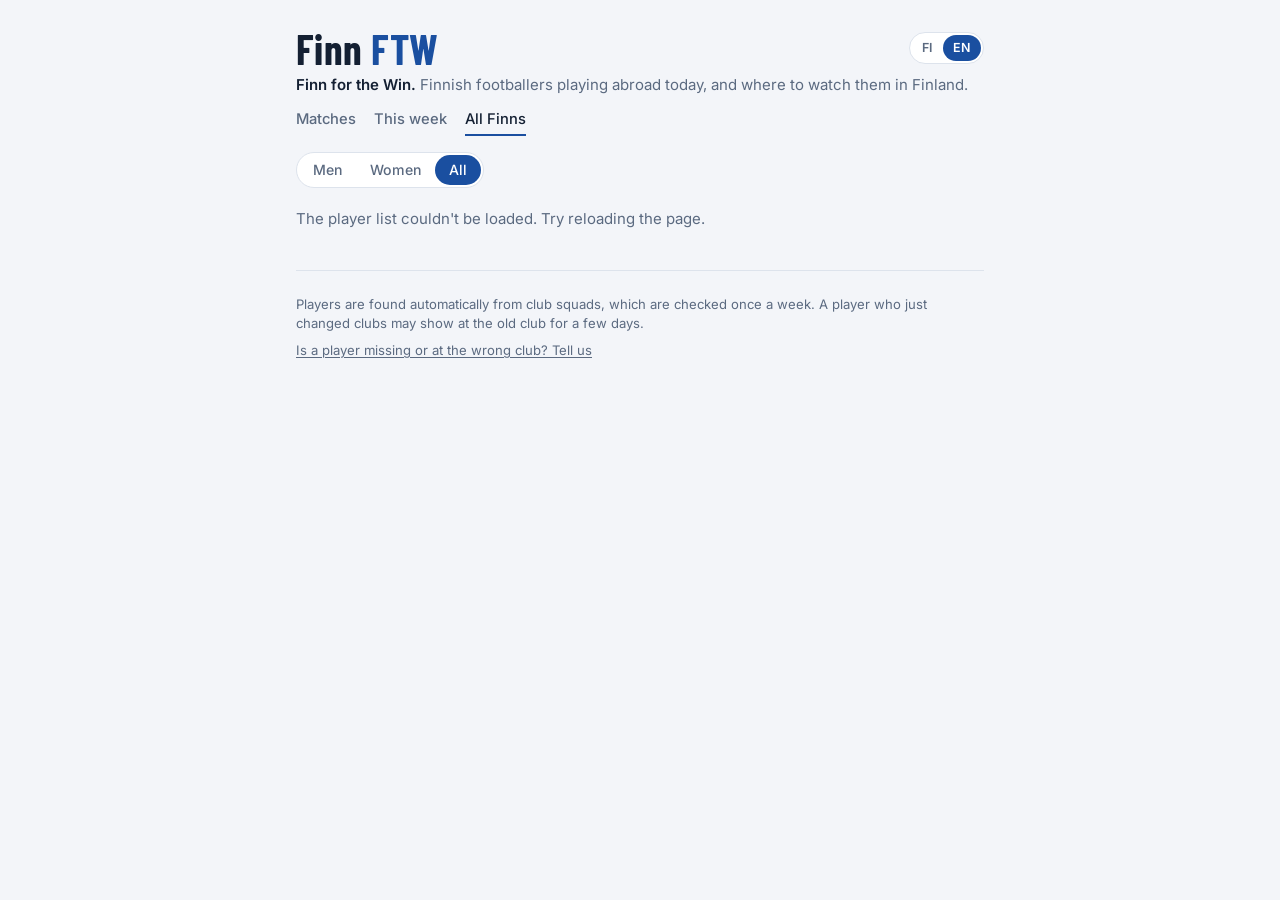
==== site/finns.html @ a4d31f9e "List Finnish women in leagues we can't track yet (hand-edited untracked.json) Co-Authored-By: Claude" ====
<!doctype html>
<html lang="en">
<head>
<meta charset="utf-8">
<meta name="viewport" content="width=device-width, initial-scale=1, viewport-fit=cover">
<title>All Finns · Finn for the Win</title>
<meta name="description" content="Every Finnish footballer abroad that Finn for the Win follows, by league.">
<link rel="preconnect" href="https://fonts.googleapis.com">
<link rel="stylesheet" href="https://fonts.googleapis.com/css2?family=Barlow+Condensed:wght@500;600;700&family=Inter:wght@400;500;600&display=swap">
<link rel="stylesheet" href="style.css?v=__VERSION__">
<style>
/* Only for this page; everything else comes from style.css */
.intro { margin: 0; color: var(--muted); }
.intro strong { color: var(--fg); }
.search {
  width: 100%; font: inherit; padding: 10px 12px; border-radius: 10px;
  border: 1px solid var(--line); background: var(--surface); color: var(--fg);
}
.search::placeholder { color: var(--muted); }
.search:focus-visible { outline: 2px solid var(--accent); outline-offset: 1px; }
.league { background: var(--surface); border: 1px solid var(--line); border-radius: 12px; padding: 12px 14px 14px; display: grid; gap: 10px; }
.league h2 { margin: 0; font-family: var(--display); font-weight: 600; font-size: 1.25rem; line-height: 1.2; display: flex; justify-content: space-between; gap: 8px; }
.league h2 .n { color: var(--muted); font-weight: 500; font-size: 1rem; }
.league.nt-extra { border-style: dashed; }
.league .note { margin: 0; font-size: 0.85rem; color: var(--muted); }
.ask { font-size: 0.82rem; color: var(--accent); text-decoration: underline; text-underline-offset: 2px; }
.ask:hover { text-decoration-thickness: 2px; }
.league h3.sub { margin: 4px 0 0; font-size: 0.78rem; font-weight: 600; text-transform: uppercase; letter-spacing: 0.06em; color: var(--muted); }
.finns.plain .finn { grid-template-columns: 1fr; }   /* no star: these players can't be followed */
.next { font-size: 0.82rem; color: var(--muted); }
.next.soon { color: var(--accent); font-weight: 500; }
</style>
</head>
<body data-title="finnsPageTitle">

<div class="wrap">
  <header>
    <div class="top">
      <h1><a href="./">Finn <span class="cross">FTW</span></a></h1>
      <div class="lang" id="lang" role="group"></div>
    </div>
    <p class="tagline"><strong>Finn for the Win.</strong> <span data-t="tagline">Finnish footballers playing abroad today, and where to watch them in Finland.</span></p>
    <nav class="pages" data-t-label="navLabel"><a href="./" data-t="navMatches">Matches</a><a href="week.html" data-t="navWeek">This week</a><a href="finns.html" aria-current="page" data-t="navFinns">All Finns</a></nav>
    <div class="switch gender" id="gender" role="group"></div>
  </header>

  <p class="intro" id="intro" data-t="loadingPlayers">Loading players…</p>
  <input class="search" id="search" type="search" data-t-placeholder="search" data-t-label="search" hidden>
  <section class="list" id="list"></section>

  <footer>
    <p id="updated"></p>
    <p data-t="finnsFooter">Players are found automatically from club squads, which are checked once a week. A player who just changed clubs may show at the old club for a few days.</p>
    <p><a class="link-btn" id="report" target="_blank" rel="noopener" data-t="reportFinns">Is a player missing or at the wrong club? Tell us</a></p>
  </footer>
</div>

<script src="texts.js?v=__VERSION__"></script>
<script src="shared.js?v=__VERSION__"></script>
<script>
// ---------------------------------------------------------------------------
// This page reads two saved files:
//   players.json  every Finn the site follows, grouped by league
//   matches.json  the matches shown on the main page, used here for
//                 "Next match" and for Finland players we don't follow
// ---------------------------------------------------------------------------
let leagues = [];
let matches = [];
let generated = null;
let untracked = null;     // untracked.json: players in leagues we can't follow

async function loadData() {
  try {
    const [p, m, u] = await Promise.all([
      fetch("data/players.json", { cache: "no-cache" }).then(r => { if (!r.ok) throw r; return r.json(); }),
      fetch("data/matches.json", { cache: "no-cache" }).then(r => r.ok ? r.json() : { matches: [] }),
      fetch("untracked.json", { cache: "no-cache" }).then(r => r.ok ? r.json() : null).catch(() => null),
    ]);
    untracked = u;
    leagues = p.leagues;
    matches = m.matches;
    generated = p.generated;
  } catch (err) {
    if (!generated) document.getElementById("intro").textContent = t("playersError");
    return;
  }
  document.getElementById("search").hidden = false;
  render();
}

// The player's next match (or today's), from the main page's data.
function nextMatch(playerId) {
  const today = todayInFinland();
  return matches
    .filter(m => m.date_fi >= today && [m.home, m.away].some(s => s.finns.some(f => f.id === playerId)))
    .sort((a, b) => (a.date_fi + a.kickoff_fi).localeCompare(b.date_fi + b.kickoff_fi))[0];
}

function nextText(m, club) {
  const today = todayInFinland();
  const d = new Date(m.date_fi + "T12:00:00");
  const when = m.date_fi === today ? t("today") + " " + clockTime(m.kickoff_fi)
    : weekdayName(d) + " " + d.getDate() + "." + (d.getMonth() + 1) + ".";
  const opponent = m.home.name === club ? m.away.name : m.home.name;
  return { text: t("next") + " " + when + " vs " + opponent, soon: m.date_fi === today };
}

function playerItem(p) {
  const li = el("li", "finn");
  const info = el("span", "info");
  li.append(starButton(p.id, p.name), info);
  info.append(el("span", "name", p.name), el("span", "club", p.club));
  const m = nextMatch(p.id);
  if (m) {
    const n = nextText(m, p.club);
    info.append(el("span", "next" + (n.soon ? " soon" : ""), n.text));
  }
  return li;
}

// Players who played for Finland in a match in our data, but aren't in our
// list, because their club is in a league the site doesn't cover yet.
function untrackedNationalTeamPlayers() {
  const known = new Set(leagues.flatMap(l => l.players.map(p => p.id)));
  const found = new Map();
  for (const m of matches.filter(m => m.national_team)) {
    if (!showsGender(m.women)) continue;
    const side = finlandSide(m);
    for (const f of side.finns) if (!known.has(f.id)) found.set(f.id, f.name);
  }
  // Players already in the hand-made "not tracked yet" list aren't repeated here.
  const listed = new Set((untracked?.leagues || []).flatMap(l => l.players.map(p => p.name)));
  return [...found].filter(([id, name]) => !listed.has(name))
                   .map(([id, name]) => ({ id, name }))
                   .sort((a, b) => a.name.localeCompare(b.name, "fi"));
}

function matchesSearch(text, ...fields) {
  return !text || fields.some(f => f.toLowerCase().includes(text));
}

function render() {
  if (!generated) return;   // still loading
  const shownLeagues = leagues.filter(l => showsGender(l.women));
  const total = shownLeagues.reduce((n, l) => n + l.players.length, 0);
  document.getElementById("intro").replaceChildren(el("strong", null, t("introCount", total)), t("introRest", shownLeagues.length));
  document.getElementById("updated").textContent = updatedText(generated);

  const text = document.getElementById("search").value.trim().toLowerCase();
  const list = document.getElementById("list");
  list.replaceChildren();
  let shown = 0;

  for (const league of leagues.filter(l => showsGender(l.women))) {
    const players = league.players.filter(p => matchesSearch(text, p.name, p.club, league.name));
    if (!players.length) continue;
    shown += players.length;
    const box = el("section", "league");
    const h2 = el("h2", null, league.name);
    h2.append(el("span", "n", String(players.length)));
    const ul = el("ul", "finns");
    players.forEach(p => ul.append(playerItem(p)));
    box.append(h2, ul);
    list.append(box);
  }

  const extra = untrackedNationalTeamPlayers().filter(p => matchesSearch(text, p.name));
  if (extra.length) {
    shown += extra.length;
    const box = el("section", "league nt-extra");
    const h2 = el("h2", null, t("extraTitle"));
    h2.append(el("span", "n", String(extra.length)));
    const ul = el("ul", "finns");
    for (const p of extra) {
      const li = el("li", "finn");
      const info = el("span", "info");
      li.append(starButton(p.id, p.name), info);
      info.append(el("span", "name", p.name));
      // Opens the report form with the request already written in.
      const ask = el("a", "ask", t("askToFollow"));
      ask.href = reportFormUrl(t("askFormText", p.name));
      ask.target = "_blank";
      ask.rel = "noopener";
      info.append(ask);
      ul.append(li);
    }
    box.append(h2, el("p", "note", t("extraNote")), ul);
    list.append(box);
  }

  // Leagues we can't follow, with the Finns we know play there.
  const groups = (untracked?.leagues || []).filter(l => showsGender(l.women))
    .map(l => ({ ...l, players: l.players.filter(p => matchesSearch(text, p.name, p.club, l.name_fi, l.name_en)) }))
    .filter(l => l.players.length || !text);
  if (groups.length) {
    const box = el("section", "league nt-extra");
    box.append(el("h2", null, t("untrackedTitle")),
      el("p", "note", t("untrackedNote")),
      el("p", "note", t("untrackedChecked", shortDateYear(untracked.checked))));
    for (const l of groups) {
      shown += l.players.length;
      box.append(el("h3", "sub", lang === "fi" ? l.name_fi : l.name_en));
      if (!l.players.length) { box.append(el("p", "note", t("untrackedNoneKnown"))); continue; }
      const ul = el("ul", "finns plain");
      for (const p of l.players) {
        const li = el("li", "finn");
        const info = el("span", "info");
        info.append(el("span", "name", p.name), el("span", "club", p.club));
        li.append(info);
        ul.append(li);
      }
      box.append(ul);
    }
    list.append(box);
  }

  if (!shown) {
    const empty = el("div", "empty");
    empty.append(el("strong", null, t("noResultsTitle", text)), t("noResultsText"));
    list.append(empty);
  }
}

document.getElementById("search").addEventListener("input", render);
function redraw() {
  document.getElementById("report").href = reportFormUrl(t("reportFinnsForm"));
  render();
}
const redrawGenderSwitch = setUpGenderSwitch(redraw);
setUpLanguageSwitch(() => { redrawGenderSwitch(); redraw(); });
redraw();
loadData();
keepUpToDate(loadData);
</script>
<!-- Visit counter (GoatCounter): counts page views, no cookies -->
<script data-goatcounter="https://finnftw.goatcounter.com/count"
        async src="//gc.zgo.at/count.js"></script>
</body>
</html>
---- site/style.css ----
/* Layout: a single column of match "fixture cards", like a matchday programme.
   A strip of day buttons at the top; Finland's own matches get a blue band. */
:root {
  --bg: #f3f5f9;          /* cool off-white, nudged toward the blue accent */
  --surface: #ffffff;
  --fg: #142033;
  --muted: #5b6a80;
  --line: #dde3ec;
  --accent: #1a4fa0;      /* Finnish flag blue */
  --accent-soft: #e4ecf8;
  --accent-fg: #ffffff;
  --good: #1e7a4c;  --good-soft: #e1f3e9;
  --warn: #8a5a00;  --warn-soft: #fbf0d9;
  --quiet-soft: #eef1f5;
  --gold: #b07d00; --gold-soft: #fbf0d9;   /* favourite players */
  --display: "Barlow Condensed", "Arial Narrow", system-ui, sans-serif;
  --body: "Inter", system-ui, -apple-system, "Segoe UI", sans-serif;
}
@media (prefers-color-scheme: dark) {
  :root:not([data-theme="light"]) {
    --bg: #0e1522; --surface: #162034; --fg: #e8edf5; --muted: #95a3b8; --line: #263349;
    --accent: #7fa8ea; --accent-soft: #1d2d4a; --accent-fg: #0e1522;
    --good: #6fd19c; --good-soft: #163527; --warn: #f0c060; --warn-soft: #3a2e14; --quiet-soft: #1d283c;
    --gold: #f0c060; --gold-soft: #3a2e14;
    color-scheme: dark;
  }
}
:root[data-theme="dark"] {
  --bg: #0e1522; --surface: #162034; --fg: #e8edf5; --muted: #95a3b8; --line: #263349;
  --accent: #7fa8ea; --accent-soft: #1d2d4a; --accent-fg: #0e1522;
  --good: #6fd19c; --good-soft: #163527; --warn: #f0c060; --warn-soft: #3a2e14; --quiet-soft: #1d283c;
  --gold: #f0c060; --gold-soft: #3a2e14;
  color-scheme: dark;
}

*, *::before, *::after { box-sizing: border-box; }
[hidden] { display: none !important; }
body { margin: 0; background: var(--bg); color: var(--fg); font-family: var(--body); font-size: 15px; line-height: 1.45; }
.wrap {
  max-width: 720px; margin: 0 auto;
  padding-left: max(16px, env(safe-area-inset-left, 0px));
  padding-right: max(16px, env(safe-area-inset-right, 0px));
  padding-block: 28px 48px;
  display: grid; gap: 20px;
}

header { display: grid; gap: 4px; }
h1 { font-family: var(--display); font-weight: 700; font-size: 2.6rem; line-height: 1; margin: 0; letter-spacing: 0.01em; text-wrap: balance; }
h1 .cross { color: var(--accent); }
.tagline { margin: 0; color: var(--muted); }
.tagline strong { color: var(--fg); font-weight: 600; }

/* Day strip */
.days { display: flex; gap: 6px; overflow-x: auto; padding-bottom: 4px; scrollbar-width: thin; }
.day {
  flex: 0 0 auto; min-width: 64px; display: grid; justify-items: center; gap: 0;
  padding: 8px 10px; border-radius: 10px; border: 1px solid var(--line);
  background: var(--surface); color: var(--fg); cursor: pointer; font: inherit;
}
.day .dow { font-size: 0.72rem; text-transform: uppercase; letter-spacing: 0.08em; color: var(--muted); }
.day .dnum { font-family: var(--display); font-weight: 600; font-size: 1.35rem; line-height: 1.1; font-variant-numeric: tabular-nums; }
.day .count { font-size: 0.72rem; color: var(--muted); }
.day[aria-pressed="true"] { background: var(--accent); border-color: var(--accent); color: var(--accent-fg); }
.day[aria-pressed="true"] .dow, .day[aria-pressed="true"] .count { color: var(--accent-fg); opacity: 0.85; }
.day:focus-visible, button:focus-visible, a:focus-visible { outline: 2px solid var(--accent); outline-offset: 2px; }

.summary { margin: 0; color: var(--muted); font-size: 0.92rem; }
.summary strong { color: var(--fg); }

/* Match cards */
.list { display: grid; gap: 12px; }
.match {
  background: var(--surface); border: 1px solid var(--line); border-radius: 12px;
  display: grid; grid-template-columns: 64px 1fr; overflow: hidden;
}
.time {
  font-family: var(--display); font-weight: 600; font-size: 1.4rem; font-variant-numeric: tabular-nums;
  padding: 14px 0 14px 14px;
}
.body { padding: 14px 14px 12px 6px; display: grid; gap: 10px; min-width: 0; }
.comp { font-size: 0.72rem; text-transform: uppercase; letter-spacing: 0.08em; color: var(--muted); }
.teams { display: grid; grid-template-columns: 1fr auto 1fr; align-items: center; gap: 10px; }
.team { font-weight: 600; min-width: 0; overflow-wrap: anywhere; }
.team.away { text-align: right; }
.team.finnish::after { content: " ●"; color: var(--accent); font-size: 0.7em; vertical-align: 0.15em; }
.team.away.finnish::after { content: ""; }
.team.away.finnish::before { content: "● "; color: var(--accent); font-size: 0.7em; vertical-align: 0.15em; }
.score {
  font-family: var(--display); font-weight: 700; font-size: 1.5rem; font-variant-numeric: tabular-nums;
  padding: 0 10px; border-radius: 6px; background: var(--quiet-soft); line-height: 1.5; white-space: nowrap;
}
.score.vs { font-size: 1rem; font-weight: 500; color: var(--muted); background: none; }

.finns { display: grid; gap: 6px; margin: 0; padding: 0; list-style: none; }
/* Each player: the star on the left, everything else wraps beside it */
.finn { display: grid; grid-template-columns: auto 1fr; align-items: start; gap: 6px; }
.finn .info { display: flex; flex-wrap: wrap; align-items: baseline; gap: 2px 8px; min-width: 0; }
.finn .name { font-weight: 500; }
.finn .club { color: var(--muted); font-size: 0.85rem; }
.role { font-size: 0.72rem; font-weight: 600; padding: 1px 8px; border-radius: 999px; white-space: nowrap; }
.role.started { background: var(--good-soft); color: var(--good); }
.role.came-on { background: var(--accent-soft); color: var(--accent); }
.role.unused-sub, .role.not-in-squad { background: var(--quiet-soft); color: var(--muted); }
/* Goals and assists */
.stat { font-size: 0.78rem; font-weight: 600; white-space: nowrap; }
.stat.goal { color: var(--fg); }
.stat.assist { color: var(--accent); }
.stat.own { color: var(--muted); font-weight: 500; }

/* Favourite players: a star button before each name */
.star {
  background: none; border: 0; padding: 0 2px; margin: 0; font: inherit; font-size: 1.05rem; line-height: 1.3;
  color: var(--muted); cursor: pointer; min-width: 24px;
}
.star[aria-pressed="true"] { color: var(--gold); }
.star:hover { color: var(--gold); }
.finn.is-fav .name { font-weight: 700; }
.match.fav { box-shadow: inset 4px 0 0 var(--gold); }

/* "All Finns / My Finns" switch and the list of followed players */
.filters { display: grid; gap: 8px; }
.switch { display: inline-flex; border: 1px solid var(--line); border-radius: 999px; padding: 2px; background: var(--surface); justify-self: start; }
.switch button { font: inherit; font-size: 0.88rem; font-weight: 500; border: 0; border-radius: 999px; padding: 5px 14px; background: none; color: var(--muted); cursor: pointer; }
.switch button[aria-pressed="true"] { background: var(--accent); color: var(--accent-fg); }
.following { display: flex; flex-wrap: wrap; align-items: center; gap: 6px; font-size: 0.85rem; color: var(--muted); margin: 0; }
.chip { display: inline-flex; align-items: center; gap: 2px; padding: 1px 4px 1px 10px; border-radius: 999px; background: var(--gold-soft); color: var(--fg); font-weight: 500; }
.chip button { background: none; border: 0; font: inherit; color: var(--muted); cursor: pointer; padding: 0 6px; font-size: 1rem; line-height: 1; }
.chip button:hover { color: var(--fg); }
.hint { margin: 0; font-size: 0.85rem; color: var(--muted); }

details.squad summary { cursor: pointer; color: var(--accent); font-weight: 500; font-size: 0.9rem; }
details.squad .finns { margin-top: 6px; }

.foot { display: flex; flex-wrap: wrap; justify-content: space-between; align-items: center; gap: 8px; border-top: 1px solid var(--line); padding-top: 10px; }
.foot-actions { display: flex; flex-wrap: wrap; gap: 4px 16px; }
.filters .link-btn { justify-self: start; text-align: left; }
.lineup-note { margin: 0; font-size: 0.82rem; color: var(--muted); font-style: italic; }
.watch { display: flex; flex-wrap: wrap; align-items: baseline; gap: 4px 6px; font-size: 0.9rem; min-width: 0; }
.watch .label { color: var(--muted); }
.watch .svc { font-weight: 600; }
.watch a.svc { color: var(--accent); text-decoration: underline; text-decoration-thickness: 1px; text-underline-offset: 3px; }
.watch a.svc:hover { text-decoration-thickness: 2px; }
.watch .free { font-size: 0.72rem; font-weight: 600; padding: 1px 8px; border-radius: 999px; background: var(--good-soft); color: var(--good); }
.watch .unsure { font-size: 0.72rem; color: var(--warn); }
.watch.none .svc { font-weight: 400; color: var(--muted); }
.link-btn { background: none; border: 0; padding: 2px 0; font: inherit; font-size: 0.82rem; color: var(--muted); cursor: pointer; text-decoration: underline; text-underline-offset: 2px; }
.link-btn:hover { color: var(--fg); }

/* Finland's own matches */
.match.nt { border-color: var(--accent); }
.match.nt .time { background: var(--accent); color: var(--accent-fg); padding-right: 10px; }
.match.nt .body { padding-left: 14px; }
.nt-flag { font-size: 0.72rem; font-weight: 600; text-transform: uppercase; letter-spacing: 0.08em; color: var(--accent); }


.empty { background: var(--surface); border: 1px dashed var(--line); border-radius: 12px; padding: 24px; text-align: center; color: var(--muted); }
.empty strong { display: block; color: var(--fg); font-family: var(--display); font-size: 1.3rem; font-weight: 600; margin-bottom: 4px; }

footer { color: var(--muted); font-size: 0.82rem; display: grid; gap: 8px; border-top: 1px solid var(--line); padding-top: 16px; }
footer p { margin: 0; }

@media (max-width: 480px) {
  h1 { font-size: 2.1rem; }
  .match { grid-template-columns: 52px 1fr; }
  .time { font-size: 1.15rem; padding-left: 10px; }
  .teams { grid-template-columns: 1fr; gap: 2px; }
  .team.away { text-align: left; }
  .team.away.finnish::before { content: ""; }
  .team.away.finnish::after { content: " ●"; color: var(--accent); font-size: 0.7em; vertical-align: 0.15em; }
  .score { justify-self: start; }
}
@media (prefers-reduced-motion: no-preference) {
  .day { transition: background-color 120ms, color 120ms; }
}

/* Links between the site's pages */
.pages { display: flex; gap: 18px; margin-top: 10px; font-size: 0.92rem; }
.pages a { color: var(--muted); text-decoration: none; padding-bottom: 3px; border-bottom: 2px solid transparent; font-weight: 500; }
.pages a:hover { color: var(--fg); }
.pages a[aria-current="page"] { color: var(--fg); border-bottom-color: var(--accent); }
h1 a { color: inherit; text-decoration: none; }

/* Top row: logo on the left, FI / EN switch on the right */
.top { display: flex; justify-content: space-between; align-items: flex-start; gap: 12px; }
.lang { display: inline-flex; border: 1px solid var(--line); border-radius: 999px; padding: 2px; background: var(--surface); flex: 0 0 auto; margin-top: 4px; }
.lang button { font: inherit; font-size: 0.78rem; font-weight: 600; letter-spacing: 0.04em; border: 0; border-radius: 999px; padding: 4px 10px; background: none; color: var(--muted); cursor: pointer; }
.lang button[aria-pressed="true"] { background: var(--accent); color: var(--accent-fg); }

/* Men / Women / All switch, under the page links */
.switch.gender { margin-top: 12px; }
/* "Women" tag on women's matches when both are shown */
.tag-w { display: inline-block; font-size: 0.68rem; font-weight: 600; letter-spacing: 0.06em; text-transform: uppercase; padding: 0 7px; margin-right: 6px; border-radius: 999px; background: var(--accent-soft); color: var(--accent); vertical-align: 0.1em; }
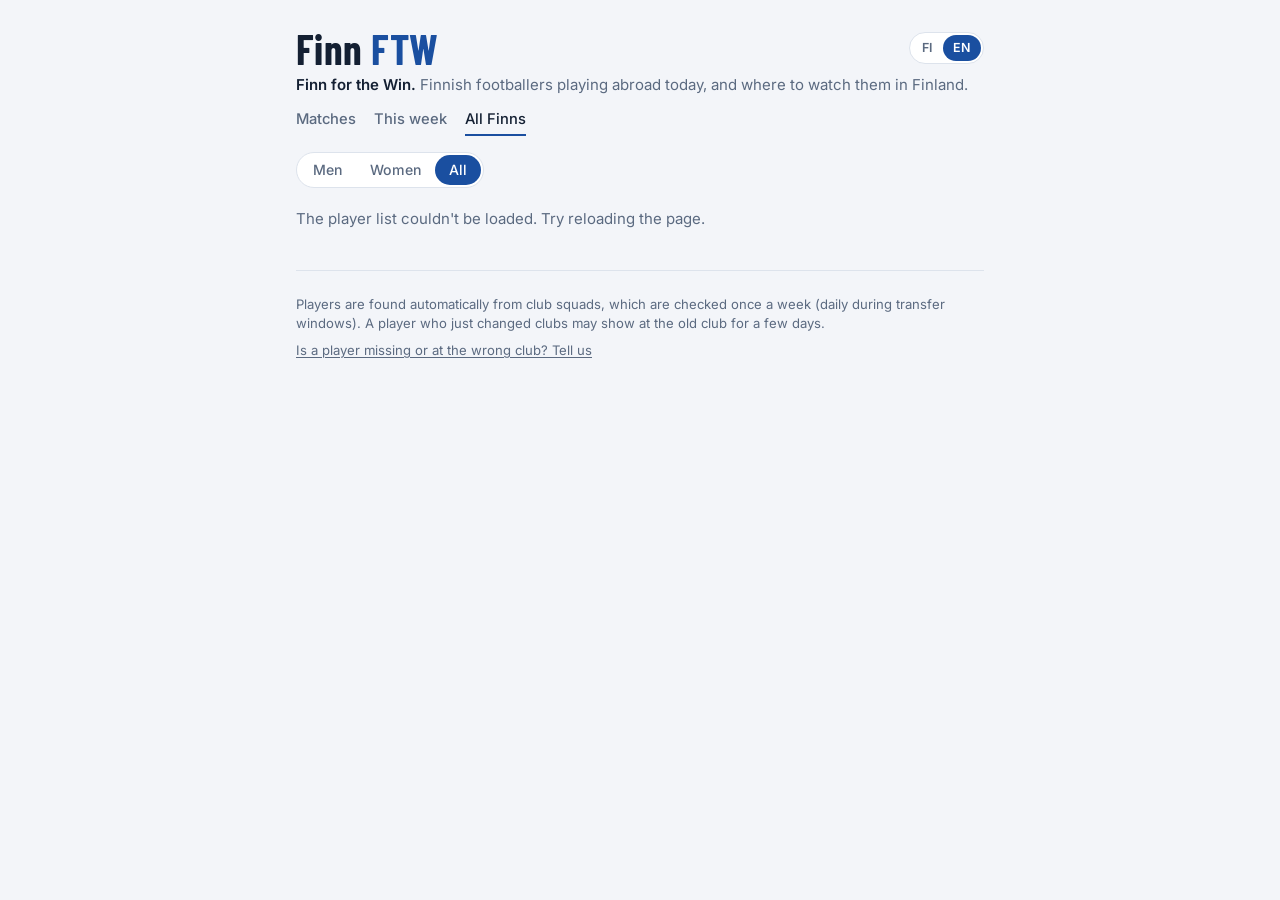
==== commit 30105e91: "Add calendar subscriptions per player "Add to calendar" makes a one-off copy that never updates. Now" ====
--- a/site/finns.html
+++ b/site/finns.html
@@ -5,6 +5,18 @@
 <meta name="viewport" content="width=device-width, initial-scale=1, viewport-fit=cover">
 <title>All Finns · Finn for the Win</title>
 <meta name="description" content="Every Finnish footballer abroad that Finn for the Win follows, by league.">
+<!-- Link preview: what WhatsApp, Messages etc. show when this page's link is pasted.
+     The pictures are drawn by preview.html in the GitHub workflow. Always in English. -->
+<meta property="og:type" content="website">
+<meta property="og:site_name" content="Finn for the Win">
+<meta property="og:title" content="All Finns · Finn for the Win">
+<meta property="og:description" content="Every Finnish footballer abroad that Finn for the Win follows, by league.">
+<meta property="og:url" content="https://epkoski-cmd.github.io/finn-for-the-win/finns.html">
+<meta property="og:image" content="https://epkoski-cmd.github.io/finn-for-the-win/preview-site.png?v=__VERSION__">
+<meta property="og:image:width" content="1200">
+<meta property="og:image:height" content="630">
+<meta property="og:image:alt" content="Finn FTW: Finnish footballers playing abroad today, and where to watch them in Finland.">
+<meta name="twitter:card" content="summary_large_image">
 <link rel="preconnect" href="https://fonts.googleapis.com">
 <link rel="stylesheet" href="https://fonts.googleapis.com/css2?family=Barlow+Condensed:wght@500;600;700&family=Inter:wght@400;500;600&display=swap">
 <link rel="stylesheet" href="style.css?v=__VERSION__">
@@ -23,12 +35,20 @@
 .league h2 .n { color: var(--muted); font-weight: 500; font-size: 1rem; }
 .league.nt-extra { border-style: dashed; }
 .league .note { margin: 0; font-size: 0.85rem; color: var(--muted); }
-.ask { font-size: 0.82rem; color: var(--accent); text-decoration: underline; text-underline-offset: 2px; }
-.ask:hover { text-decoration-thickness: 2px; }
 .league h3.sub { margin: 4px 0 0; font-size: 0.78rem; font-weight: 600; text-transform: uppercase; letter-spacing: 0.06em; color: var(--muted); }
 .finns.plain .finn { grid-template-columns: 1fr; }   /* no star: these players can't be followed */
 .next { font-size: 0.82rem; color: var(--muted); }
 .next.soon { color: var(--accent); font-weight: 500; }
+/* "Subscribe in calendar": a small fold-out under each player */
+details.cal { flex-basis: 100%; font-size: 0.82rem; }
+details.cal summary { cursor: pointer; color: var(--muted); width: fit-content; list-style: none; }
+details.cal summary::-webkit-details-marker { display: none; }   /* Safari's own arrow */
+details.cal summary:hover, details.cal[open] summary { color: var(--fg); }
+details.cal .cal-body { display: grid; gap: 6px; margin: 6px 0 4px; padding: 8px 10px; border: 1px solid var(--line); border-radius: 8px; }
+details.cal .note { margin: 0; color: var(--muted); }
+details.cal .cal-links { display: flex; flex-wrap: wrap; gap: 6px 14px; align-items: baseline; }
+details.cal a, details.cal .link-btn { color: var(--accent); font-size: 0.82rem; }
+details.cal .copied { color: var(--muted); overflow-wrap: anywhere; }
 </style>
 </head>
 <body data-title="finnsPageTitle">
@@ -68,6 +88,7 @@
 let matches = [];
 let generated = null;
 let untracked = null;     // untracked.json: players in leagues we can't follow
+let nationalTeamNotFollowed = [];   // from players.json, found automatically
 
 async function loadData() {
   try {
@@ -78,6 +99,7 @@
     ]);
     untracked = u;
     leagues = p.leagues;
+    nationalTeamNotFollowed = p.national_team_not_followed || [];
     matches = m.matches;
     generated = p.generated;
   } catch (err) {
@@ -115,24 +137,51 @@
     const n = nextText(m, p.club);
     info.append(el("span", "next" + (n.soon ? " soon" : ""), n.text));
   }
+  info.append(calendarLinks(p));
   return li;
 }
 
-// Players who played for Finland in a match in our data, but aren't in our
-// list, because their club is in a league the site doesn't cover yet.
-function untrackedNationalTeamPlayers() {
-  const known = new Set(leagues.flatMap(l => l.players.map(p => p.id)));
-  const found = new Map();
-  for (const m of matches.filter(m => m.national_team)) {
-    if (!showsGender(m.women)) continue;
-    const side = finlandSide(m);
-    for (const f of side.finns) if (!known.has(f.id)) found.set(f.id, f.name);
-  }
-  // Players already in the hand-made "not tracked yet" list aren't repeated here.
+// "Subscribe in calendar": find_finns.py writes calendars/<player id>.ics
+// 4× a day. Calendar apps that subscribe to it check it now and then.
+// "webcal://" asks the phone's calendar app to subscribe (iPhone, Mac,
+// Outlook); Google Calendar has its own "add by address" link.
+function calendarLinks(p) {
+  const fileUrl = new URL("calendars/" + p.id + ".ics", location.href).href;
+  const webcal = fileUrl.replace(/^https?:/, "webcal:");
+  const details = el("details", "cal");
+  const body = el("div", "cal-body");
+  const links = el("div", "cal-links");
+  const apple = el("a", null, t("calApple"));
+  apple.href = webcal;
+  const google = el("a", null, t("calGoogle"));
+  google.href = "https://calendar.google.com/calendar/render?cid=" + encodeURIComponent(webcal);
+  google.target = "_blank";
+  google.rel = "noopener";
+  const copy = el("button", "link-btn", t("calCopy"));
+  copy.type = "button";
+  const result = el("span", "copied");
+  copy.addEventListener("click", async () => {
+    try {
+      await navigator.clipboard.writeText(fileUrl);
+      result.textContent = t("calCopied");
+    } catch (err) {
+      result.textContent = t("calCopyFailed") + " " + fileUrl;   // copy it by hand
+    }
+  });
+  links.append(apple, google, copy, result);
+  body.append(el("p", "note", t("calSubscribeNote", p.name)), links);
+  details.append(el("summary", null, t("calSubscribe")), body);
+  return details;
+}
+
+// National team players whose clubs we can't follow (found by find_finns.py),
+// minus anyone already in the hand-made list. Shown under "Other leagues".
+function otherLeaguePlayers() {
   const listed = new Set((untracked?.leagues || []).flatMap(l => l.players.map(p => p.name)));
-  return [...found].filter(([id, name]) => !listed.has(name))
-                   .map(([id, name]) => ({ id, name }))
-                   .sort((a, b) => a.name.localeCompare(b.name, "fi"));
+  return (nationalTeamNotFollowed || [])
+    .filter(p => !listed.has(p.name))
+    .map(p => ({ name: p.name, club: p.club, women: p.women }))
+    .sort((a, b) => a.name.localeCompare(b.name, "fi"));
 }
 
 function matchesSearch(text, ...fields) {
@@ -152,11 +201,11 @@
   let shown = 0;
 
   for (const league of leagues.filter(l => showsGender(l.women))) {
-    const players = league.players.filter(p => matchesSearch(text, p.name, p.club, league.name));
+    const players = league.players.filter(p => matchesSearch(text, p.name, p.club, league.name, leagueName(league.league, league.name)));
     if (!players.length) continue;
     shown += players.length;
     const box = el("section", "league");
-    const h2 = el("h2", null, league.name);
+    const h2 = el("h2", null, leagueName(league.league, league.name));
     h2.append(el("span", "n", String(players.length)));
     const ul = el("ul", "finns");
     players.forEach(p => ul.append(playerItem(p)));
@@ -164,32 +213,13 @@
     list.append(box);
   }
 
-  const extra = untrackedNationalTeamPlayers().filter(p => matchesSearch(text, p.name));
-  if (extra.length) {
-    shown += extra.length;
-    const box = el("section", "league nt-extra");
-    const h2 = el("h2", null, t("extraTitle"));
-    h2.append(el("span", "n", String(extra.length)));
-    const ul = el("ul", "finns");
-    for (const p of extra) {
-      const li = el("li", "finn");
-      const info = el("span", "info");
-      li.append(starButton(p.id, p.name), info);
-      info.append(el("span", "name", p.name));
-      // Opens the report form with the request already written in.
-      const ask = el("a", "ask", t("askToFollow"));
-      ask.href = reportFormUrl(t("askFormText", p.name));
-      ask.target = "_blank";
-      ask.rel = "noopener";
-      info.append(ask);
-      ul.append(li);
-    }
-    box.append(h2, el("p", "note", t("extraNote")), ul);
-    list.append(box);
-  }
-
   // Leagues we can't follow, with the Finns we know play there.
-  const groups = (untracked?.leagues || []).filter(l => showsGender(l.women))
+  const other = otherLeaguePlayers();
+  const allGroups = [...(untracked?.leagues || []),
+    ...[false, true].map(w => ({ name_fi: t("otherLeagues"), name_en: t("otherLeagues"), women: w,
+                                 players: other.filter(p => Boolean(p.women) === w) }))
+      .filter(g => g.players.length)];
+  const groups = allGroups.filter(l => showsGender(l.women))
     .map(l => ({ ...l, players: l.players.filter(p => matchesSearch(text, p.name, p.club, l.name_fi, l.name_en)) }))
     .filter(l => l.players.length || !text);
   if (groups.length) {
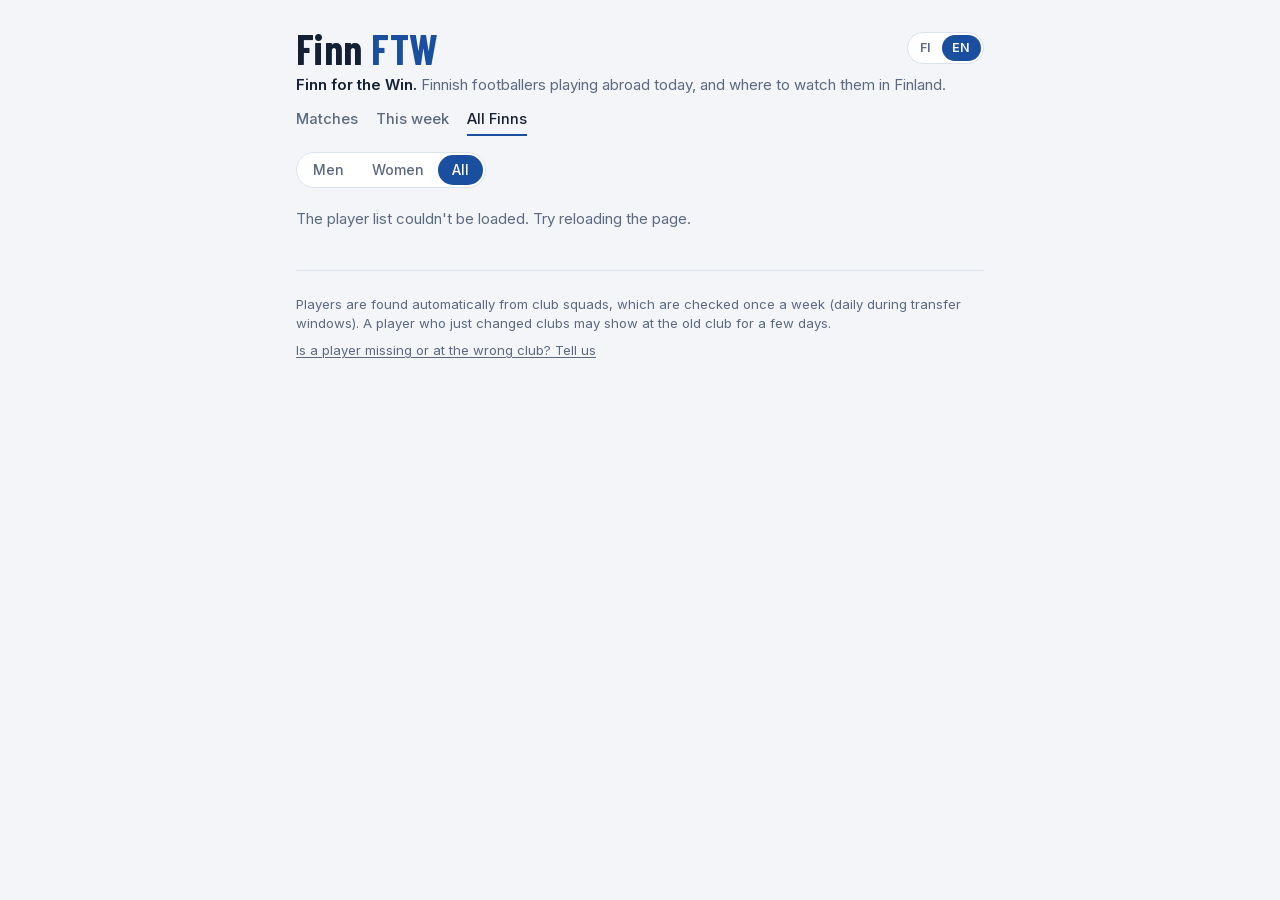
==== commit af3d4024: "Serve fonts from our own site; no "Watch" on finished matches - Fonts (Barlow Condensed, Inter; Lati" ====
--- a/site/finns.html
+++ b/site/finns.html
@@ -17,8 +17,7 @@
 <meta property="og:image:height" content="630">
 <meta property="og:image:alt" content="Finn FTW: Finnish footballers playing abroad today, and where to watch them in Finland.">
 <meta name="twitter:card" content="summary_large_image">
-<link rel="preconnect" href="https://fonts.googleapis.com">
-<link rel="stylesheet" href="https://fonts.googleapis.com/css2?family=Barlow+Condensed:wght@500;600;700&family=Inter:wght@400;500;600&display=swap">
+<link rel="stylesheet" href="fonts/fonts.css?v=__VERSION__">
 <link rel="stylesheet" href="style.css?v=__VERSION__">
 <style>
 /* Only for this page; everything else comes from style.css */
@@ -118,13 +117,15 @@
     .sort((a, b) => (a.date_fi + a.kickoff_fi).localeCompare(b.date_fi + b.kickoff_fi))[0];
 }
 
-function nextText(m, club) {
+// `home` and `away` are club names. A match in the coming week comes from
+// matches.json; a later one from the player's "later" in players.json.
+function nextText(date_fi, kickoff_fi, home, away, club) {
   const today = todayInFinland();
-  const d = new Date(m.date_fi + "T12:00:00");
-  const when = m.date_fi === today ? t("today") + " " + clockTime(m.kickoff_fi)
+  const d = new Date(date_fi + "T12:00:00");
+  const when = date_fi === today ? t("today") + " " + clockTime(kickoff_fi)
     : weekdayName(d) + " " + d.getDate() + "." + (d.getMonth() + 1) + ".";
-  const opponent = m.home.name === club ? m.away.name : m.home.name;
-  return { text: t("next") + " " + when + " vs " + opponent, soon: m.date_fi === today };
+  const opponent = home === club ? away : home;
+  return { text: t("next") + " " + when + " vs " + opponent, soon: date_fi === today };
 }
 
 function playerItem(p) {
@@ -133,10 +134,10 @@
   li.append(starButton(p.id, p.name), info);
   info.append(el("span", "name", p.name), el("span", "club", p.club));
   const m = nextMatch(p.id);
-  if (m) {
-    const n = nextText(m, p.club);
-    info.append(el("span", "next" + (n.soon ? " soon" : ""), n.text));
-  }
+  const n = m ? nextText(m.date_fi, m.kickoff_fi, m.home.name, m.away.name, p.club)
+    : p.later ? nextText(p.later.date_fi, p.later.kickoff_fi, p.later.home, p.later.away, p.club)
+    : null;
+  if (n) info.append(el("span", "next" + (n.soon ? " soon" : ""), n.text));
   info.append(calendarLinks(p));
   return li;
 }
@@ -223,6 +224,7 @@
     .map(l => ({ ...l, players: l.players.filter(p => matchesSearch(text, p.name, p.club, l.name_fi, l.name_en)) }))
     .filter(l => l.players.length || !text);
   if (groups.length) {
+    const tracked = new Set(leagues.flatMap(l => l.players.map(p => p.name)));
     const box = el("section", "league nt-extra");
     box.append(el("h2", null, t("untrackedTitle")),
       el("p", "note", t("untrackedNote")),
@@ -235,7 +237,10 @@
       for (const p of l.players) {
         const li = el("li", "finn");
         const info = el("span", "info");
-        info.append(el("span", "name", p.name), el("span", "club", p.club));
+        // Some of these players' clubs play in a cup we follow (the Women's
+        // Europa Cup), so they're also listed above: say only cups show.
+        const club = tracked.has(p.name) ? p.club + " · " + t("untrackedCupOnly") : p.club;
+        info.append(el("span", "name", p.name), el("span", "club", club));
         li.append(info);
         ul.append(li);
       }
--- a/site/fonts/fonts.css
+++ b/site/fonts/fonts.css
@@ -0,0 +1,79 @@
+/* The site's fonts, served from our own site so visitors' browsers don't
+   contact Google. Only the Latin character sets are kept (enough for Finnish
+   and European names).
+   Barlow Condensed (headings, numbers) and Inter (text) are both under the
+   SIL Open Font License; see OFL-barlow-condensed.txt and OFL-inter.txt.
+   Downloaded from Google Fonts on 2026-11-26. */
+
+/* latin-ext */
+@font-face {
+  font-family: 'Barlow Condensed';
+  font-style: normal;
+  font-weight: 500;
+  font-display: swap;
+  src: url(barlow-condensed-500-latin-ext.woff2) format('woff2');
+  unicode-range: U+0100-02BA, U+02BD-02C5, U+02C7-02CC, U+02CE-02D7, U+02DD-02FF, U+0304, U+0308, U+0329, U+1D00-1DBF, U+1E00-1E9F, U+1EF2-1EFF, U+2020, U+20A0-20AB, U+20AD-20C4, U+2113, U+2C60-2C7F, U+A720-A7FF;
+}
+/* latin */
+@font-face {
+  font-family: 'Barlow Condensed';
+  font-style: normal;
+  font-weight: 500;
+  font-display: swap;
+  src: url(barlow-condensed-500-latin.woff2) format('woff2');
+  unicode-range: U+0000-00FF, U+0131, U+0152-0153, U+02BB-02BC, U+02C6, U+02DA, U+02DC, U+0304, U+0308, U+0329, U+2000-206F, U+20AC, U+2122, U+2191, U+2193, U+2212, U+2215, U+FEFF, U+FFFD;
+}
+/* latin-ext */
+@font-face {
+  font-family: 'Barlow Condensed';
+  font-style: normal;
+  font-weight: 600;
+  font-display: swap;
+  src: url(barlow-condensed-600-latin-ext.woff2) format('woff2');
+  unicode-range: U+0100-02BA, U+02BD-02C5, U+02C7-02CC, U+02CE-02D7, U+02DD-02FF, U+0304, U+0308, U+0329, U+1D00-1DBF, U+1E00-1E9F, U+1EF2-1EFF, U+2020, U+20A0-20AB, U+20AD-20C4, U+2113, U+2C60-2C7F, U+A720-A7FF;
+}
+/* latin */
+@font-face {
+  font-family: 'Barlow Condensed';
+  font-style: normal;
+  font-weight: 600;
+  font-display: swap;
+  src: url(barlow-condensed-600-latin.woff2) format('woff2');
+  unicode-range: U+0000-00FF, U+0131, U+0152-0153, U+02BB-02BC, U+02C6, U+02DA, U+02DC, U+0304, U+0308, U+0329, U+2000-206F, U+20AC, U+2122, U+2191, U+2193, U+2212, U+2215, U+FEFF, U+FFFD;
+}
+/* latin-ext */
+@font-face {
+  font-family: 'Barlow Condensed';
+  font-style: normal;
+  font-weight: 700;
+  font-display: swap;
+  src: url(barlow-condensed-700-latin-ext.woff2) format('woff2');
+  unicode-range: U+0100-02BA, U+02BD-02C5, U+02C7-02CC, U+02CE-02D7, U+02DD-02FF, U+0304, U+0308, U+0329, U+1D00-1DBF, U+1E00-1E9F, U+1EF2-1EFF, U+2020, U+20A0-20AB, U+20AD-20C4, U+2113, U+2C60-2C7F, U+A720-A7FF;
+}
+/* latin */
+@font-face {
+  font-family: 'Barlow Condensed';
+  font-style: normal;
+  font-weight: 700;
+  font-display: swap;
+  src: url(barlow-condensed-700-latin.woff2) format('woff2');
+  unicode-range: U+0000-00FF, U+0131, U+0152-0153, U+02BB-02BC, U+02C6, U+02DA, U+02DC, U+0304, U+0308, U+0329, U+2000-206F, U+20AC, U+2122, U+2191, U+2193, U+2212, U+2215, U+FEFF, U+FFFD;
+}
+/* latin-ext */
+@font-face {
+  font-family: 'Inter';
+  font-style: normal;
+  font-weight: 400 600;
+  font-display: swap;
+  src: url(inter-latin-ext.woff2) format('woff2');
+  unicode-range: U+0100-02BA, U+02BD-02C5, U+02C7-02CC, U+02CE-02D7, U+02DD-02FF, U+0304, U+0308, U+0329, U+1D00-1DBF, U+1E00-1E9F, U+1EF2-1EFF, U+2020, U+20A0-20AB, U+20AD-20C4, U+2113, U+2C60-2C7F, U+A720-A7FF;
+}
+/* latin */
+@font-face {
+  font-family: 'Inter';
+  font-style: normal;
+  font-weight: 400 600;
+  font-display: swap;
+  src: url(inter-latin.woff2) format('woff2');
+  unicode-range: U+0000-00FF, U+0131, U+0152-0153, U+02BB-02BC, U+02C6, U+02DA, U+02DC, U+0304, U+0308, U+0329, U+2000-206F, U+20AC, U+2122, U+2191, U+2193, U+2212, U+2215, U+FEFF, U+FFFD;
+}
--- a/site/style.css
+++ b/site/style.css
@@ -69,6 +69,9 @@
 
 /* Match cards */
 .list { display: grid; gap: 12px; }
+/* "Other matches" heading between the followed players' matches and the rest */
+.list-divider { margin: 8px 0 -4px; font-family: var(--display); font-size: 0.85rem; font-weight: 600;
+  text-transform: uppercase; letter-spacing: 0.08em; color: var(--muted); }
 .match {
   background: var(--surface); border: 1px solid var(--line); border-radius: 12px;
   display: grid; grid-template-columns: 64px 1fr; overflow: hidden;
@@ -135,6 +138,8 @@
 .foot-actions { display: flex; flex-wrap: wrap; gap: 4px 16px; }
 .filters .link-btn { justify-self: start; text-align: left; }
 .lineup-note { margin: 0; font-size: 0.82rem; color: var(--muted); font-style: italic; }
+/* The short "lineup not out yet" line on club matches sits close to the players */
+.lineup-note.short { margin-top: -4px; }
 .watch { display: flex; flex-wrap: wrap; align-items: baseline; gap: 4px 6px; font-size: 0.9rem; min-width: 0; }
 .watch .label { color: var(--muted); }
 .watch .svc { font-weight: 600; }
@@ -163,11 +168,13 @@
   h1 { font-size: 2.1rem; }
   .match { grid-template-columns: 52px 1fr; }
   .time { font-size: 1.15rem; padding-left: 10px; }
-  .teams { grid-template-columns: 1fr; gap: 2px; }
+  /* Teams on one line ("Kairat Almaty vs Mjällby AIF"), wrapping only when names are long */
+  .teams { display: flex; flex-wrap: wrap; align-items: baseline; gap: 2px 8px; }
   .team.away { text-align: left; }
   .team.away.finnish::before { content: ""; }
   .team.away.finnish::after { content: " ●"; color: var(--accent); font-size: 0.7em; vertical-align: 0.15em; }
-  .score { justify-self: start; }
+  .score { font-size: 1.15rem; padding: 0 7px; }
+  .score.vs { font-size: 0.9rem; padding: 0; }
 }
 @media (prefers-reduced-motion: no-preference) {
   .day { transition: background-color 120ms, color 120ms; }
@@ -190,3 +197,23 @@
 .switch.gender { margin-top: 12px; }
 /* "Women" tag on women's matches when both are shown */
 .tag-w { display: inline-block; font-size: 0.68rem; font-weight: 600; letter-spacing: 0.06em; text-transform: uppercase; padding: 0 7px; margin-right: 6px; border-radius: 999px; background: var(--accent-soft); color: var(--accent); vertical-align: 0.1em; }
+
+/* Match of the day: banner(s) above the list, linking to the match's card */
+html { scroll-padding-top: 12px; }
+.motd-list { display: grid; gap: 8px; }
+.motd-list:empty { display: none; }
+.motd {
+  display: grid; gap: 2px; padding: 12px 14px; border-radius: 12px;
+  background: var(--accent); color: var(--accent-fg); text-decoration: none;
+}
+.motd-label { font-size: 0.72rem; font-weight: 600; text-transform: uppercase; letter-spacing: 0.08em; opacity: 0.85; }
+.motd-label::before { content: "▶ "; }
+.motd-teams { font-family: var(--display); font-weight: 700; font-size: 1.35rem; line-height: 1.15; overflow-wrap: anywhere; }
+.motd-info { font-size: 0.85rem; opacity: 0.9; }
+/* When the banner names the Finn(s): name big, match below it */
+.motd-finns { font-family: var(--display); font-weight: 700; font-size: 1.35rem; line-height: 1.15; overflow-wrap: anywhere; }
+.motd-match { font-weight: 600; font-size: 0.95rem; }
+.motd:hover .motd-teams, .motd:hover .motd-finns { text-decoration: underline; text-decoration-thickness: 2px; text-underline-offset: 3px; }
+/* The picked match's card: a badge in the competition line and an accent border */
+.match.motd-card { border-color: var(--accent); border-width: 2px; }
+.tag-motd { display: inline-block; font-size: 0.68rem; font-weight: 700; letter-spacing: 0.06em; text-transform: uppercase; padding: 0 7px; margin-right: 6px; border-radius: 999px; background: var(--accent); color: var(--accent-fg); vertical-align: 0.1em; }
